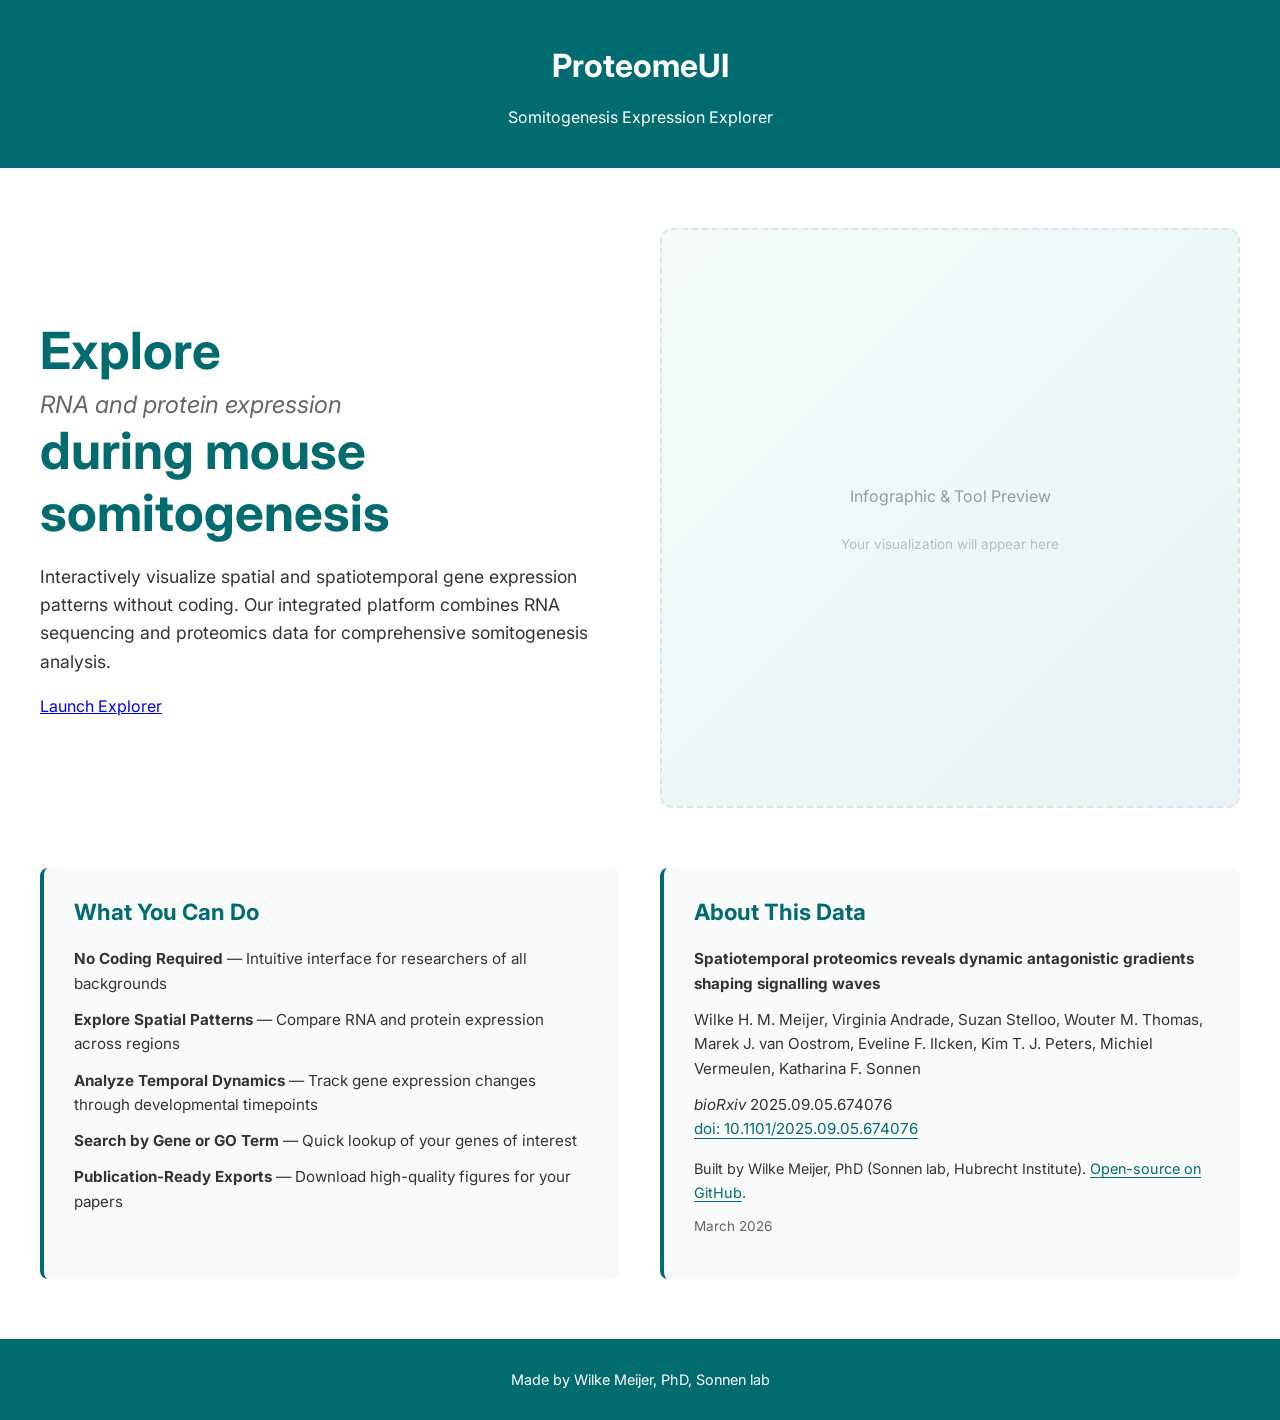
==== index.html @ cae714d9 "updated index" ====
<!DOCTYPE html>
<html>

<head>

<title>ProteomeUI</title>

<link rel="stylesheet" href="css/style.css">
<link rel="preconnect" href="https://fonts.googleapis.com">
<link rel="preconnect" href="https://fonts.gstatic.com" crossorigin>
<link href="https://fonts.googleapis.com/css2?family=Inter:wght@300;400;500;600;700&display=swap" rel="stylesheet">

</head>

<body>

<header class="header">
<h1>ProteomeUI</h1>
<p>Somitogenesis Expression Explorer</p>
</header>

<!-- Hero Section: 2x2 Grid -->
<section class="hero-grid">

<!-- Top-Left: Title, Info, Launch Button -->
<div class="hero-left">
<div class="hero-title">
<h2 class="title-main">Explore</h2>
<h2 class="title-sub">RNA and protein expression</h2>
<h2 class="title-main">during mouse somitogenesis</h2>
</div>

<p class="hero-desc">
Interactively visualize spatial and spatiotemporal gene expression patterns without coding. Our integrated platform combines RNA sequencing and proteomics data for comprehensive somitogenesis analysis.
</p>

<a class="launch-btn" href="explorer.html">
Launch Explorer
</a>
</div>

<!-- Top-Right: Infographic Placeholder & Tool Preview -->
<div class="hero-right">
<div class="infographic-placeholder">
<p style="font-size: 1rem; color: #999;">Infographic & Tool Preview</p>
<p style="font-size: 0.85rem; color: #bbb;">Your visualization will appear here</p>
</div>
</div>

</section>

<!-- Bottom Row: 2 Columns -->
<section class="features-publication">

<!-- Bottom-Left: What You Can Do -->
<div class="features-panel">
<h3>What You Can Do</h3>
<ul>
<li><strong>No Coding Required</strong> — Intuitive interface for researchers of all backgrounds</li>
<li><strong>Explore Spatial Patterns</strong> — Compare RNA and protein expression across regions</li>
<li><strong>Analyze Temporal Dynamics</strong> — Track gene expression changes through developmental timepoints</li>
<li><strong>Search by Gene or GO Term</strong> — Quick lookup of your genes of interest</li>
<li><strong>Publication-Ready Exports</strong> — Download high-quality figures for your papers</li>
</ul>
</div>

<!-- Bottom-Right: About Section with Publication -->
<div class="about-panel">
<h3>About This Data</h3>
<p>
<strong>Spatiotemporal proteomics reveals dynamic antagonistic gradients shaping signalling waves</strong>
</p>
<p>
Wilke H. M. Meijer, Virginia Andrade, Suzan Stelloo, Wouter M. Thomas, Marek J. van Oostrom, Eveline F. Ilcken, Kim T. J. Peters, Michiel Vermeulen, Katharina F. Sonnen
</p>
<p>
<em>bioRxiv</em> 2025.09.05.674076<br>
<a href="https://doi.org/10.1101/2025.09.05.674076" target="_blank">doi: 10.1101/2025.09.05.674076</a>
</p>
<p style="margin-top: 1rem; font-size: 0.9rem;">
Built by Wilke Meijer, PhD (Sonnen lab, Hubrecht Institute). <a href="https://github.com/MeijerW/proteome-ui" target="_blank">Open-source on GitHub</a>.
</p>
<p style="font-size: 0.85rem; color: #666;">
March 2026
</p>
</div>

</section>

<footer>
Made by Wilke Meijer, PhD, Sonnen lab
</footer>

</body>

</html>
---- css/style.css ----
body{
font-family: 'Inter', sans-serif;
margin:0;
background: #ffffff;
}

.header{
background:#006c70;
color:#ffffff;
padding:25px;
text-align:center;
}

.main-tabs{
display:flex;
background:white;
border-bottom:1px solid #ddd;
}

.metric-glossary{
position:sticky;
top:0;
z-index:20;
background:#f5fbfb;
border-bottom:1px solid #d7e7e7;
padding:10px 18px 12px;
}

.metric-glossary h3{
margin:0 0 8px;
font-size:0.98rem;
color:#005a5d;
}

.metric-grid{
display:grid;
grid-template-columns: repeat(auto-fit, minmax(220px, 1fr));
gap:8px 14px;
}

.metric-item{
display:flex;
flex-direction:column;
gap:2px;
font-size:0.85rem;
line-height:1.3;
color:#123;
}

.metric-item strong{
color:#004f52;
}

.tab-button{
padding:14px 20px;
border:1px solid #ddd;
background:white;
color:#006c70;
cursor:pointer;
font-size:16px;
}

.tab-button.active{
border-bottom:3px solid #e9ecef;
font-weight:bold;
background:#006c70;
color:#ffffff;
}

.sub-tabs{
margin-top:20px;
}

.subtab-button{
padding:10px 16px;
border:1px solid #ddd;
color:#006c70;
background:#ffffff;
cursor:pointer;
margin-right:10px;
border-radius:4px;
}

.subtab-button.active{
background:#006c70;
color:#ffffff;
}

.main-tab-content{
display:none;
padding:30px;
}

.main-tab-content.active{
display:block;
}

.subtab-content{
display:none;
margin-top:20px;
}

.subtab-content.active{
display:block;
}

#plot{
padding:40px;
max-width: 1200px;
margin: 0 auto;
}

#plotLayout{
    display:flex;
    align-items:flex-start;
    gap:20px;
}

.stats-panel{
    display:none;
    min-width: 360px;
    max-width: 480px;
    background:#f8fbfb;
    border:1px solid #d7e7e7;
    border-radius:8px;
    padding:12px;
    margin-top:40px;
}

.stats-panel.active{
    display:block;
}

.stats-panel table{
    width:100%;
    border-collapse:collapse;
    font-size:0.9rem;
}

.stats-panel th,
.stats-panel td{
    border:1px solid #d7e7e7;
    padding:6px 8px;
    text-align:left;
}

.stats-panel th{
    background:#eef7f7;
    color:#004f52;
}

.meta-controls{
    display:flex;
    flex-wrap:wrap;
    gap:8px 14px;
    margin:8px 0 12px;
    font-size:0.92rem;
}

.meta-controls label{
    display:flex;
    align-items:center;
    gap:4px;
}

.meta-controls input[type="checkbox"]{
    width:auto;
    max-width:none;
    margin:0;
}

@media (max-width: 1100px) {
    #plotLayout{
        flex-direction:column;
    }
    .stats-panel{
        margin-top:0;
        min-width:0;
        width:100%;
        max-width:100%;
    }
    .metric-glossary{
        position:static;
    }
}

input, textarea, select {
    padding: 12px;
    border: 1px solid #ccc;
    border-radius: 8px;
    font-size: 16px;
    margin: 5px 0;
    width: 100%;
    max-width: 400px;
    box-sizing: border-box;
}

button {
    padding: 12px 24px;
    background: #006c70;
    color: #000000;
    border: none;
    border-radius: 8px;
    cursor: pointer;
    font-size: 16px;
    margin: 10px 5px;
    transition: background 0.3s;
}

button:hover {
    background: #005a5a;
    color: #ffffff;
}

.hero-grid {
    display: grid;
    grid-template-columns: 1fr 1fr;
    gap: 40px;
    max-width: 1200px;
    margin: 60px auto;
    padding: 0 30px;
    align-items: center;
}

.hero-left {
    display: flex;
    flex-direction: column;
    gap: 20px;
}

.hero-title {
    line-height: 1.2;
}

.title-main {
    font-size: 3.2rem;
    color: #006c70;
    margin: 0;
    font-weight: 700;
}

.title-sub {
    font-size: 1.5rem;
    color: #666;
    margin: 10px 0 0;
    font-weight: 400;
    font-style: italic;
}

.hero-desc {
    font-size: 1.1rem;
    line-height: 1.6;
    color: #333;
    margin: 0;
}

.hero-right {
    display: flex;
    align-items: center;
    justify-content: center;
}

.infographic-placeholder {
    width: 100%;
    aspect-ratio: 1 / 1;
    background: linear-gradient(135deg, #f5fbfb, #e8f4f5);
    border: 2px dashed #d7e7e7;
    border-radius: 12px;
    display: flex;
    flex-direction: column;
    align-items: center;
    justify-content: center;
    color: #999;
}

.features-publication {
    display: grid;
    grid-template-columns: 1fr 1fr;
    gap: 40px;
    max-width: 1200px;
    margin: 60px auto;
    padding: 0 30px;
}

.features-panel {
    background: #f9fbfb;
    border-left: 4px solid #006c70;
    padding: 30px;
    border-radius: 8px;
}

.features-panel h3 {
    font-size: 1.4rem;
    color: #006c70;
    margin-top: 0;
}

.features-panel ul {
    list-style: none;
    padding: 0;
    margin: 0;
}

.features-panel li {
    margin: 12px 0;
    line-height: 1.6;
    color: #333;
    font-size: 0.95rem;
}

.about-panel {
    background: #f9fbfb;
    border-left: 4px solid #006c70;
    padding: 30px;
    border-radius: 8px;
}

.about-panel h3 {
    font-size: 1.4rem;
    color: #006c70;
    margin-top: 0;
}

.about-panel p {
    margin: 12px 0;
    line-height: 1.6;
    color: #333;
    font-size: 0.95rem;
}

.about-panel a {
    color: #006c70;
    text-decoration: none;
    border-bottom: 1px solid #006c70;
}

.about-panel a:hover {
    color: #005a5a;
}

@media (max-width: 900px) {
    .hero-grid,
    .features-publication {
        grid-template-columns: 1fr;
        gap: 30px;
        margin: 40px auto;
    }

    .title-main {
        font-size: 2.2rem;
    }

    .title-sub {
        font-size: 1.2rem;
    }

    .infographic-placeholder {
        min-height: 300px;
    }
}
    text-align: center;
    color: #000000;
}

.info h2, .features h2 {
    color: #006c70;
    font-size: 2rem;
    margin-bottom: 1rem;
}

.info p {
    font-size: 1.1rem;
    line-height: 1.6;
    color: #000000 !important;
}

.features ul {
    list-style: none;
    padding: 0;
}

.features li {
    background: #f9f9f9;
    margin: 1rem 0;
    padding: 1rem;
    border-radius: 8px;
    border-left: 5px solid #006c70;
    color: #000000;
}

footer {
    background: #006c70;
    color: #ffffff;
    text-align: center;
    padding: 2rem;
    font-size: 0.9rem;
}
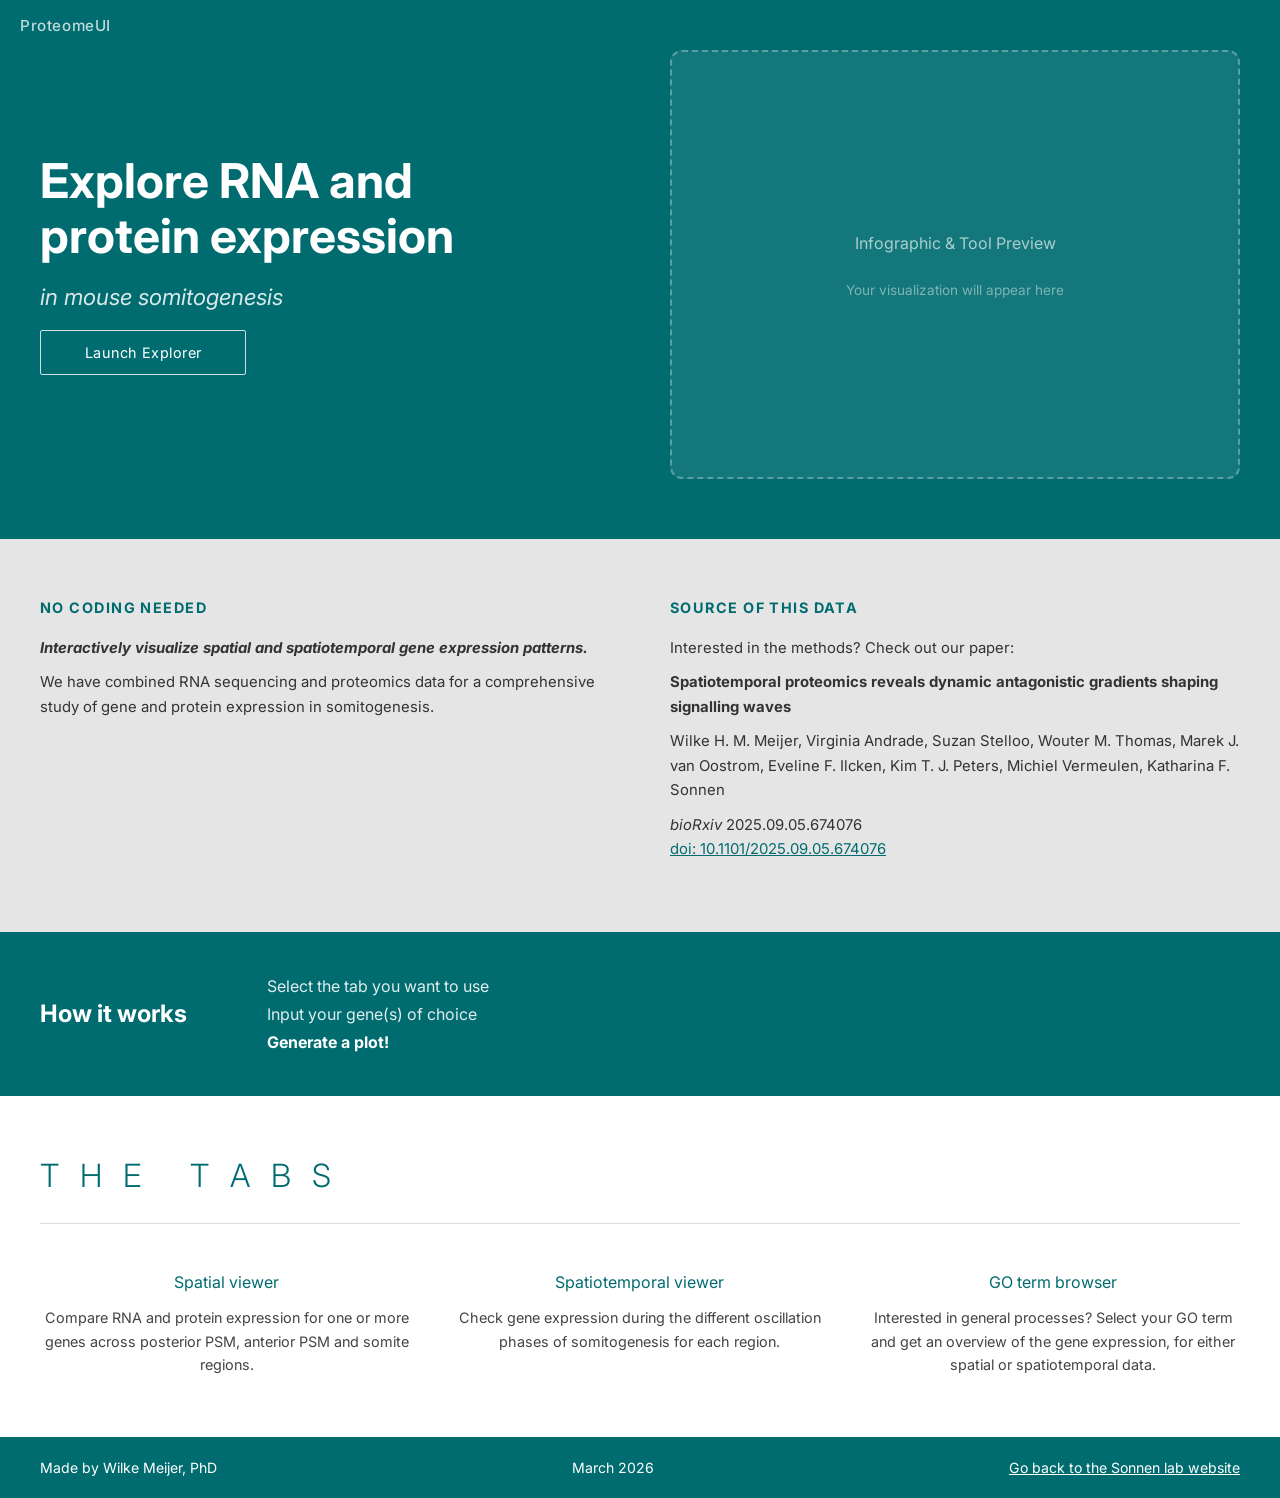
==== commit 70c1c186: "updated index page" ====
--- a/index.html
+++ b/index.html
@@ -14,81 +14,96 @@
 
 <body>
 
-<header class="header">
-<h1>ProteomeUI</h1>
-<p>Somitogenesis Expression Explorer</p>
-</header>
+<!-- Hero Section: full-width teal background -->
+<section class="home-hero">
+  <p class="home-brand">ProteomeUI</p>
+<div class="home-hero-inner">
 
-<!-- Hero Section: 2x2 Grid -->
-<section class="hero-grid">
+  <!-- Left: Title, Subtitle, Launch Button -->
+  <div class="home-hero-left">
+    <h1 class="home-hero-title">Explore RNA and<br>protein expression</h1>
+    <h2 class="home-hero-sub">in mouse somitogenesis</h2>
+    <a class="home-launch-btn" href="explorer.html">Launch Explorer</a>
+  </div>
 
-<!-- Top-Left: Title, Info, Launch Button -->
-<div class="hero-left">
-<div class="hero-title">
-<h2 class="title-main">Explore</h2>
-<h2 class="title-sub">RNA and protein expression</h2>
-<h2 class="title-main">during mouse somitogenesis</h2>
+  <!-- Right: Infographic Placeholder -->
+  <div class="home-hero-right">
+    <div class="infographic-placeholder">
+      <p style="font-size: 1rem; color: #aacfcf;">Infographic &amp; Tool Preview</p>
+      <p style="font-size: 0.85rem; color: #7db5b5;">Your visualization will appear here</p>
+    </div>
+  </div>
+
 </div>
-
-<p class="hero-desc">
-Interactively visualize spatial and spatiotemporal gene expression patterns without coding. Our integrated platform combines RNA sequencing and proteomics data for comprehensive somitogenesis analysis.
-</p>
-
-<a class="launch-btn" href="explorer.html">
-Launch Explorer
-</a>
-</div>
-
-<!-- Top-Right: Infographic Placeholder & Tool Preview -->
-<div class="hero-right">
-<div class="infographic-placeholder">
-<p style="font-size: 1rem; color: #999;">Infographic & Tool Preview</p>
-<p style="font-size: 0.85rem; color: #bbb;">Your visualization will appear here</p>
-</div>
-</div>
-
 </section>
 
-<!-- Bottom Row: 2 Columns -->
-<section class="features-publication">
+<!-- Info Section: light gray, 2 columns -->
+<section class="home-info">
+<div class="home-info-inner">
 
-<!-- Bottom-Left: What You Can Do -->
-<div class="features-panel">
-<h3>What You Can Do</h3>
-<ul>
-<li><strong>No Coding Required</strong> — Intuitive interface for researchers of all backgrounds</li>
-<li><strong>Explore Spatial Patterns</strong> — Compare RNA and protein expression across regions</li>
-<li><strong>Analyze Temporal Dynamics</strong> — Track gene expression changes through developmental timepoints</li>
-<li><strong>Search by Gene or GO Term</strong> — Quick lookup of your genes of interest</li>
-<li><strong>Publication-Ready Exports</strong> — Download high-quality figures for your papers</li>
-</ul>
+  <!-- Left: No Coding Needed -->
+  <div class="home-no-coding">
+    <h3>No Coding Needed</h3>
+    <p class="home-panel-lead"><strong>Interactively visualize spatial and spatiotemporal gene expression patterns.</strong></p>
+    <p>We have combined RNA sequencing and proteomics data for a comprehensive study of gene and protein expression in somitogenesis.</p>
+  </div>
+
+  <!-- Right: Source of This Data -->
+  <div class="home-source">
+    <h3>Source of This Data</h3>
+    <p>Interested in the methods? Check out our paper:</p>
+    <p><strong>Spatiotemporal proteomics reveals dynamic antagonistic gradients shaping signalling waves</strong></p>
+    <p>Wilke H. M. Meijer, Virginia Andrade, Suzan Stelloo, Wouter M. Thomas, Marek J. van Oostrom, Eveline F. Ilcken, Kim T. J. Peters, Michiel Vermeulen, Katharina F. Sonnen</p>
+    <p><em>bioRxiv</em> 2025.09.05.674076<br>
+    <a href="https://doi.org/10.1101/2025.09.05.674076" target="_blank">doi: 10.1101/2025.09.05.674076</a></p>
+  </div>
+
 </div>
-
-<!-- Bottom-Right: About Section with Publication -->
-<div class="about-panel">
-<h3>About This Data</h3>
-<p>
-<strong>Spatiotemporal proteomics reveals dynamic antagonistic gradients shaping signalling waves</strong>
-</p>
-<p>
-Wilke H. M. Meijer, Virginia Andrade, Suzan Stelloo, Wouter M. Thomas, Marek J. van Oostrom, Eveline F. Ilcken, Kim T. J. Peters, Michiel Vermeulen, Katharina F. Sonnen
-</p>
-<p>
-<em>bioRxiv</em> 2025.09.05.674076<br>
-<a href="https://doi.org/10.1101/2025.09.05.674076" target="_blank">doi: 10.1101/2025.09.05.674076</a>
-</p>
-<p style="margin-top: 1rem; font-size: 0.9rem;">
-Built by Wilke Meijer, PhD (Sonnen lab, Hubrecht Institute). <a href="https://github.com/MeijerW/proteome-ui" target="_blank">Open-source on GitHub</a>.
-</p>
-<p style="font-size: 0.85rem; color: #666;">
-March 2026
-</p>
-</div>
-
 </section>
 
-<footer>
-Made by Wilke Meijer, PhD, Sonnen lab
+<!-- How It Works: teal background -->
+<section class="home-how">
+<div class="home-how-inner">
+  <h3 class="home-how-title">How it works</h3>
+  <ol class="home-how-steps">
+    <li>Select the tab you want to use</li>
+    <li>Input your gene(s) of choice</li>
+    <li><strong>Generate a plot!</strong></li>
+  </ol>
+</div>
+</section>
+
+<!-- The Tabs: white background -->
+<section class="home-tabs">
+<div class="home-tabs-inner">
+  <h2 class="home-tabs-heading">T H E &nbsp; T A B S</h2>
+  <hr class="home-tabs-divider">
+  <div class="home-tabs-grid">
+
+    <div class="home-tab-card">
+      <h4>Spatial viewer</h4>
+      <p>Compare RNA and protein expression for one or more genes across posterior PSM, anterior PSM and somite regions.</p>
+    </div>
+
+    <div class="home-tab-card">
+      <h4>Spatiotemporal viewer</h4>
+      <p>Check gene expression during the different oscillation phases of somitogenesis for each region.</p>
+    </div>
+
+    <div class="home-tab-card">
+      <h4>GO term browser</h4>
+      <p>Interested in general processes? Select your GO term and get an overview of the gene expression, for either spatial or spatiotemporal data.</p>
+    </div>
+
+  </div>
+</div>
+</section>
+
+<!-- Footer: teal background -->
+<footer class="home-footer">
+  <span>Made by Wilke Meijer, PhD</span>
+  <span>March 2026</span>
+  <span><a href="https://www.hubrecht.eu/research-groups/sonnen-group/" target="_blank">Go back to the Sonnen lab website</a></span>
 </footer>
 
 </body>
--- a/css/style.css
+++ b/css/style.css
@@ -394,4 +394,303 @@
     text-align: center;
     padding: 2rem;
     font-size: 0.9rem;
+}
+
+/* ===== HOME PAGE (index.html) ===== */
+
+.home-hero {
+    background: #006c70;
+    width: 100%;
+    position: relative;
+}
+
+.home-brand {
+    position: absolute;
+    top: 16px;
+    left: 20px;
+    font-size: 0.9rem;
+    color: rgba(255,255,255,0.8);
+    margin: 0;
+    font-weight: 500;
+    letter-spacing: 0.03em;
+    z-index: 1;
+}
+
+.home-hero-inner {
+    display: grid;
+    grid-template-columns: 1fr 1fr;
+    max-width: 1200px;
+    margin: 0 auto;
+    padding: 50px 40px 60px;
+    gap: 60px;
+    align-items: center;
+}
+
+.home-brand {
+    font-size: 0.95rem;
+    color: rgba(255,255,255,0.75);
+    margin: 0 0 20px;
+    font-weight: 500;
+    letter-spacing: 0.04em;
+}
+
+.home-hero-left {
+    display: flex;
+    flex-direction: column;
+    gap: 20px;
+}
+
+.home-hero-title {
+    font-size: 3rem;
+    font-weight: 700;
+    color: #ffffff;
+    margin: 0;
+    line-height: 1.15;
+}
+
+.home-hero-sub {
+    font-size: 1.4rem;
+    font-weight: 400;
+    font-style: italic;
+    color: rgba(255,255,255,0.85);
+    margin: 0;
+}
+
+.home-launch-btn {
+    display: inline-block;
+    padding: 13px 44px;
+    border: 1.5px solid rgba(255,255,255,0.8);
+    color: #ffffff;
+    background: transparent;
+    text-decoration: none;
+    font-size: 0.9rem;
+    font-family: 'Inter', sans-serif;
+    letter-spacing: 0.03em;
+    border-radius: 2px;
+    align-self: flex-start;
+    transition: background 0.2s, color 0.2s;
+}
+
+.home-launch-btn:hover {
+    background: #ffffff;
+    color: #006c70;
+}
+
+.home-hero-right {
+    display: flex;
+    align-items: center;
+    justify-content: center;
+}
+
+.home-hero-right .infographic-placeholder {
+    background: rgba(255,255,255,0.08);
+    border: 2px dashed rgba(255,255,255,0.3);
+    border-radius: 12px;
+    width: 100%;
+    aspect-ratio: 4 / 3;
+}
+
+/* Info section */
+
+.home-info {
+    background: #e5e5e5;
+    width: 100%;
+}
+
+.home-info-inner {
+    display: grid;
+    grid-template-columns: 1fr 1fr;
+    max-width: 1200px;
+    margin: 0 auto;
+    padding: 60px 40px;
+    gap: 60px;
+}
+
+.home-no-coding h3,
+.home-source h3 {
+    font-size: 0.9rem;
+    font-weight: 700;
+    color: #006c70;
+    text-transform: uppercase;
+    letter-spacing: 0.1em;
+    margin: 0 0 20px;
+}
+
+.home-panel-lead {
+    font-size: 1rem;
+    line-height: 1.55;
+    color: #222;
+    font-style: italic;
+    margin: 0 0 14px;
+}
+
+.home-no-coding p,
+.home-source p {
+    font-size: 0.93rem;
+    line-height: 1.65;
+    color: #333;
+    margin: 0 0 10px;
+}
+
+.home-source a {
+    color: #006c70;
+    text-decoration: underline;
+}
+
+.home-source a:hover {
+    color: #005a5a;
+}
+
+/* How it works */
+
+.home-how {
+    background: #006c70;
+    width: 100%;
+}
+
+.home-how-inner {
+    display: flex;
+    align-items: center;
+    max-width: 1200px;
+    margin: 0 auto;
+    padding: 44px 40px;
+    gap: 80px;
+}
+
+.home-how-title {
+    font-size: 1.5rem;
+    font-weight: 700;
+    color: #ffffff;
+    margin: 0;
+    white-space: nowrap;
+    flex-shrink: 0;
+}
+
+.home-how-steps {
+    list-style: none;
+    padding: 0;
+    margin: 0;
+    display: flex;
+    flex-direction: column;
+    gap: 8px;
+}
+
+.home-how-steps li {
+    font-size: 1rem;
+    color: rgba(255,255,255,0.88);
+}
+
+.home-how-steps li:last-child {
+    font-weight: 700;
+    color: #ffffff;
+}
+
+/* The Tabs */
+
+.home-tabs {
+    background: #ffffff;
+    width: 100%;
+}
+
+.home-tabs-inner {
+    max-width: 1200px;
+    margin: 0 auto;
+    padding: 60px 40px;
+}
+
+.home-tabs-heading {
+    font-size: 2rem;
+    font-weight: 300;
+    color: #006c70;
+    letter-spacing: 0.2em;
+    margin: 0 0 28px;
+}
+
+.home-tabs-divider {
+    border: none;
+    border-top: 1px solid #ddd;
+    margin: 0 0 48px;
+}
+
+.home-tabs-grid {
+    display: grid;
+    grid-template-columns: 1fr 1fr 1fr;
+    gap: 40px;
+    text-align: center;
+}
+
+.home-tab-card h4 {
+    font-size: 1rem;
+    color: #006c70;
+    font-weight: 400;
+    margin: 0 0 14px;
+}
+
+.home-tab-card p {
+    font-size: 0.9rem;
+    line-height: 1.65;
+    color: #444;
+    margin: 0;
+}
+
+/* Home footer */
+
+.home-footer {
+    background: #006c70;
+    color: #ffffff;
+    display: flex;
+    justify-content: space-between;
+    align-items: center;
+    padding: 22px 40px;
+    font-size: 0.88rem;
+}
+
+.home-footer a {
+    color: #ffffff;
+    text-decoration: underline;
+}
+
+.home-footer a:hover {
+    color: rgba(255,255,255,0.75);
+}
+
+/* Responsive */
+
+@media (max-width: 900px) {
+    .home-hero-inner,
+    .home-info-inner {
+        grid-template-columns: 1fr;
+        padding: 40px 24px;
+        gap: 36px;
+    }
+
+    .home-hero-title {
+        font-size: 2.2rem;
+    }
+
+    .home-hero-sub {
+        font-size: 1.15rem;
+    }
+
+    .home-how-inner {
+        flex-direction: column;
+        gap: 20px;
+        padding: 40px 24px;
+    }
+
+    .home-tabs-inner {
+        padding: 48px 24px;
+    }
+
+    .home-tabs-grid {
+        grid-template-columns: 1fr;
+        gap: 32px;
+    }
+
+    .home-footer {
+        flex-direction: column;
+        gap: 10px;
+        text-align: center;
+        padding: 24px;
+    }
 }
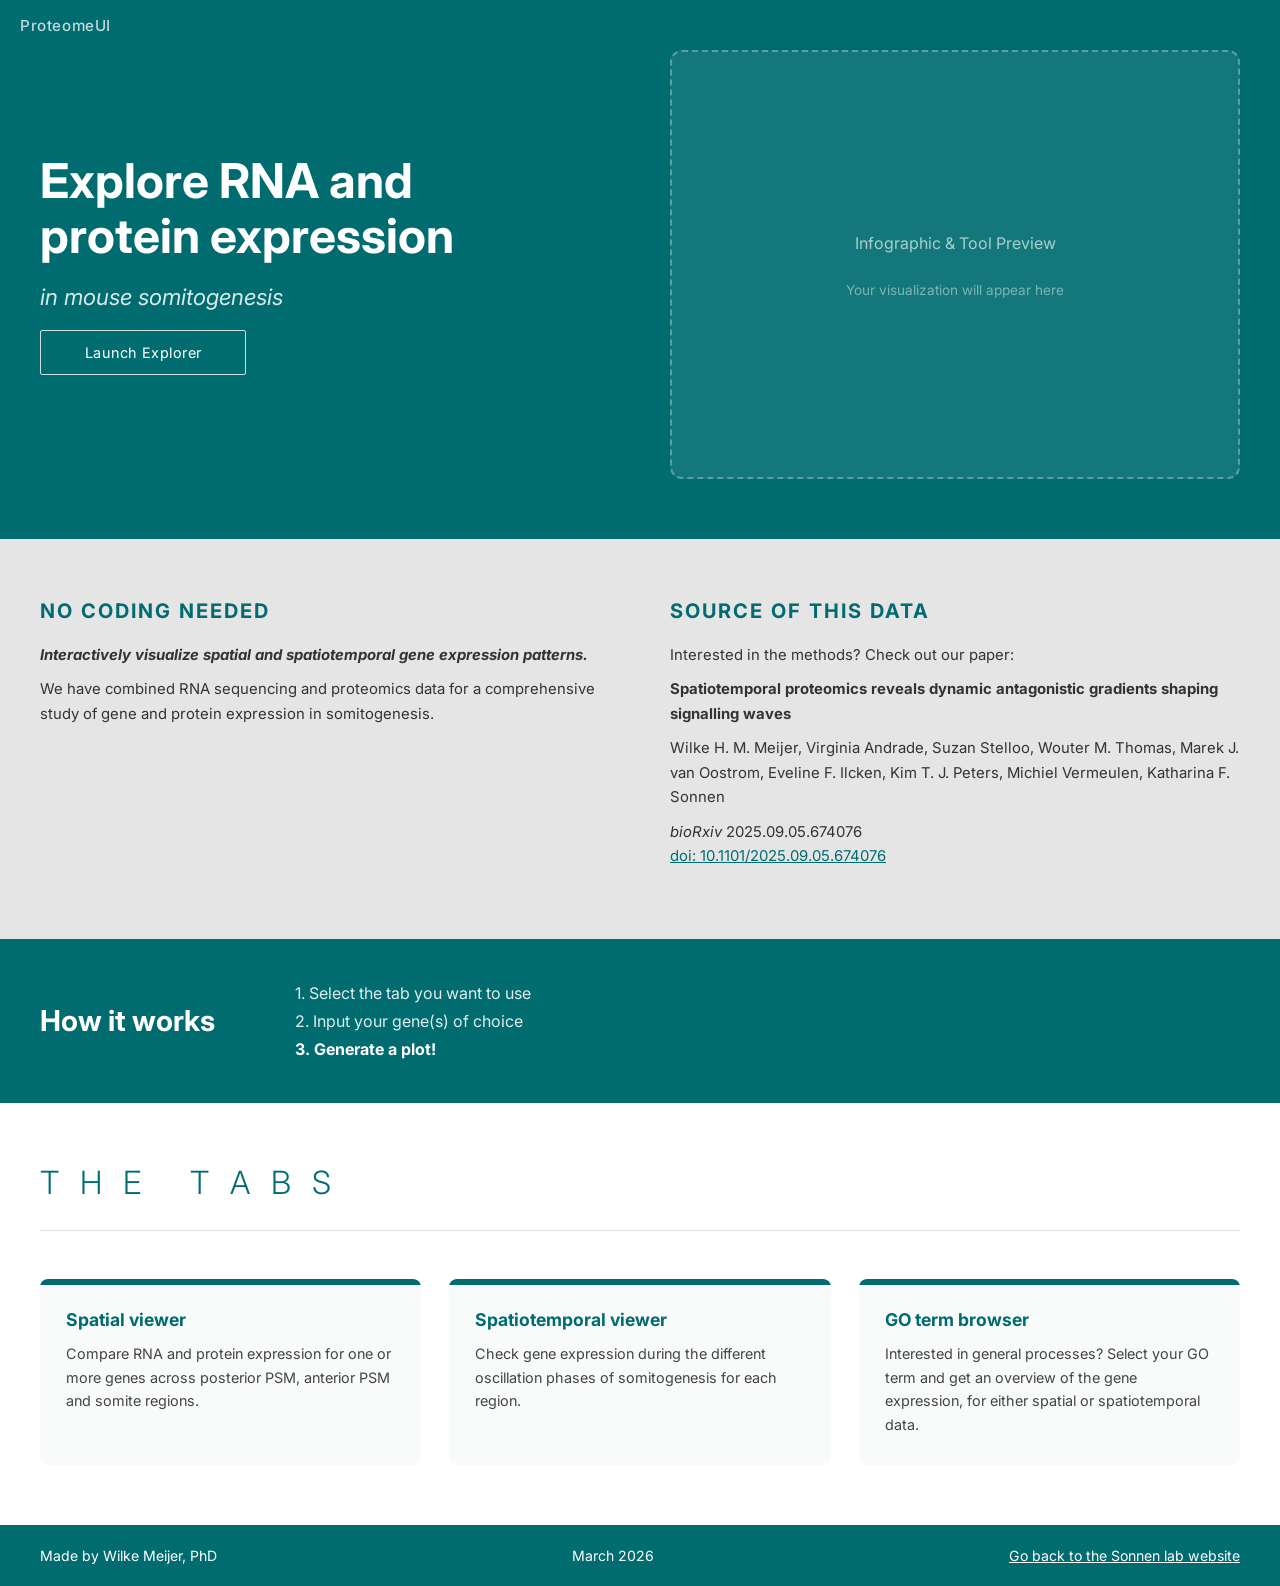
==== commit 5eaa5141: "updated index" ====
--- a/index.html
+++ b/index.html
@@ -66,9 +66,9 @@
 <div class="home-how-inner">
   <h3 class="home-how-title">How it works</h3>
   <ol class="home-how-steps">
-    <li>Select the tab you want to use</li>
-    <li>Input your gene(s) of choice</li>
-    <li><strong>Generate a plot!</strong></li>
+    <li>1.  Select the tab you want to use</li>
+    <li>2.  Input your gene(s) of choice</li>
+    <li><strong>3.  Generate a plot!</strong></li>
   </ol>
 </div>
 </section>
@@ -81,18 +81,24 @@
   <div class="home-tabs-grid">
 
     <div class="home-tab-card">
-      <h4>Spatial viewer</h4>
-      <p>Compare RNA and protein expression for one or more genes across posterior PSM, anterior PSM and somite regions.</p>
+      <div class="home-tab-card-body">
+        <h4>Spatial viewer</h4>
+        <p>Compare RNA and protein expression for one or more genes across posterior PSM, anterior PSM and somite regions.</p>
+      </div>
     </div>
 
     <div class="home-tab-card">
-      <h4>Spatiotemporal viewer</h4>
-      <p>Check gene expression during the different oscillation phases of somitogenesis for each region.</p>
+      <div class="home-tab-card-body">
+        <h4>Spatiotemporal viewer</h4>
+        <p>Check gene expression during the different oscillation phases of somitogenesis for each region.</p>
+      </div>
     </div>
 
     <div class="home-tab-card">
-      <h4>GO term browser</h4>
-      <p>Interested in general processes? Select your GO term and get an overview of the gene expression, for either spatial or spatiotemporal data.</p>
+      <div class="home-tab-card-body">
+        <h4>GO term browser</h4>
+        <p>Interested in general processes? Select your GO term and get an overview of the gene expression, for either spatial or spatiotemporal data.</p>
+      </div>
     </div>
 
   </div>
--- a/css/style.css
+++ b/css/style.css
@@ -508,7 +508,7 @@
 
 .home-no-coding h3,
 .home-source h3 {
-    font-size: 0.9rem;
+    font-size: 1.25rem;
     font-weight: 700;
     color: #006c70;
     text-transform: uppercase;
@@ -558,7 +558,7 @@
 }
 
 .home-how-title {
-    font-size: 1.5rem;
+    font-size: 1.8rem;
     font-weight: 700;
     color: #ffffff;
     margin: 0;
@@ -615,15 +615,35 @@
 .home-tabs-grid {
     display: grid;
     grid-template-columns: 1fr 1fr 1fr;
-    gap: 40px;
-    text-align: center;
+    gap: 28px;
+    text-align: left;
+}
+
+.home-tab-card {
+    background: #f9fbfb;
+    border-radius: 8px;
+    overflow: hidden;
+    display: flex;
+    flex-direction: column;
+}
+
+.home-tab-card::before {
+    content: '';
+    display: block;
+    height: 6px;
+    background: #006c70;
+    border-radius: 8px 8px 0 0;
+}
+
+.home-tab-card-body {
+    padding: 24px 26px 28px;
 }
 
 .home-tab-card h4 {
-    font-size: 1rem;
-    color: #006c70;
-    font-weight: 400;
-    margin: 0 0 14px;
+    font-size: 1.1rem;
+    color: #006c70;
+    font-weight: 700;
+    margin: 0 0 12px;
 }
 
 .home-tab-card p {
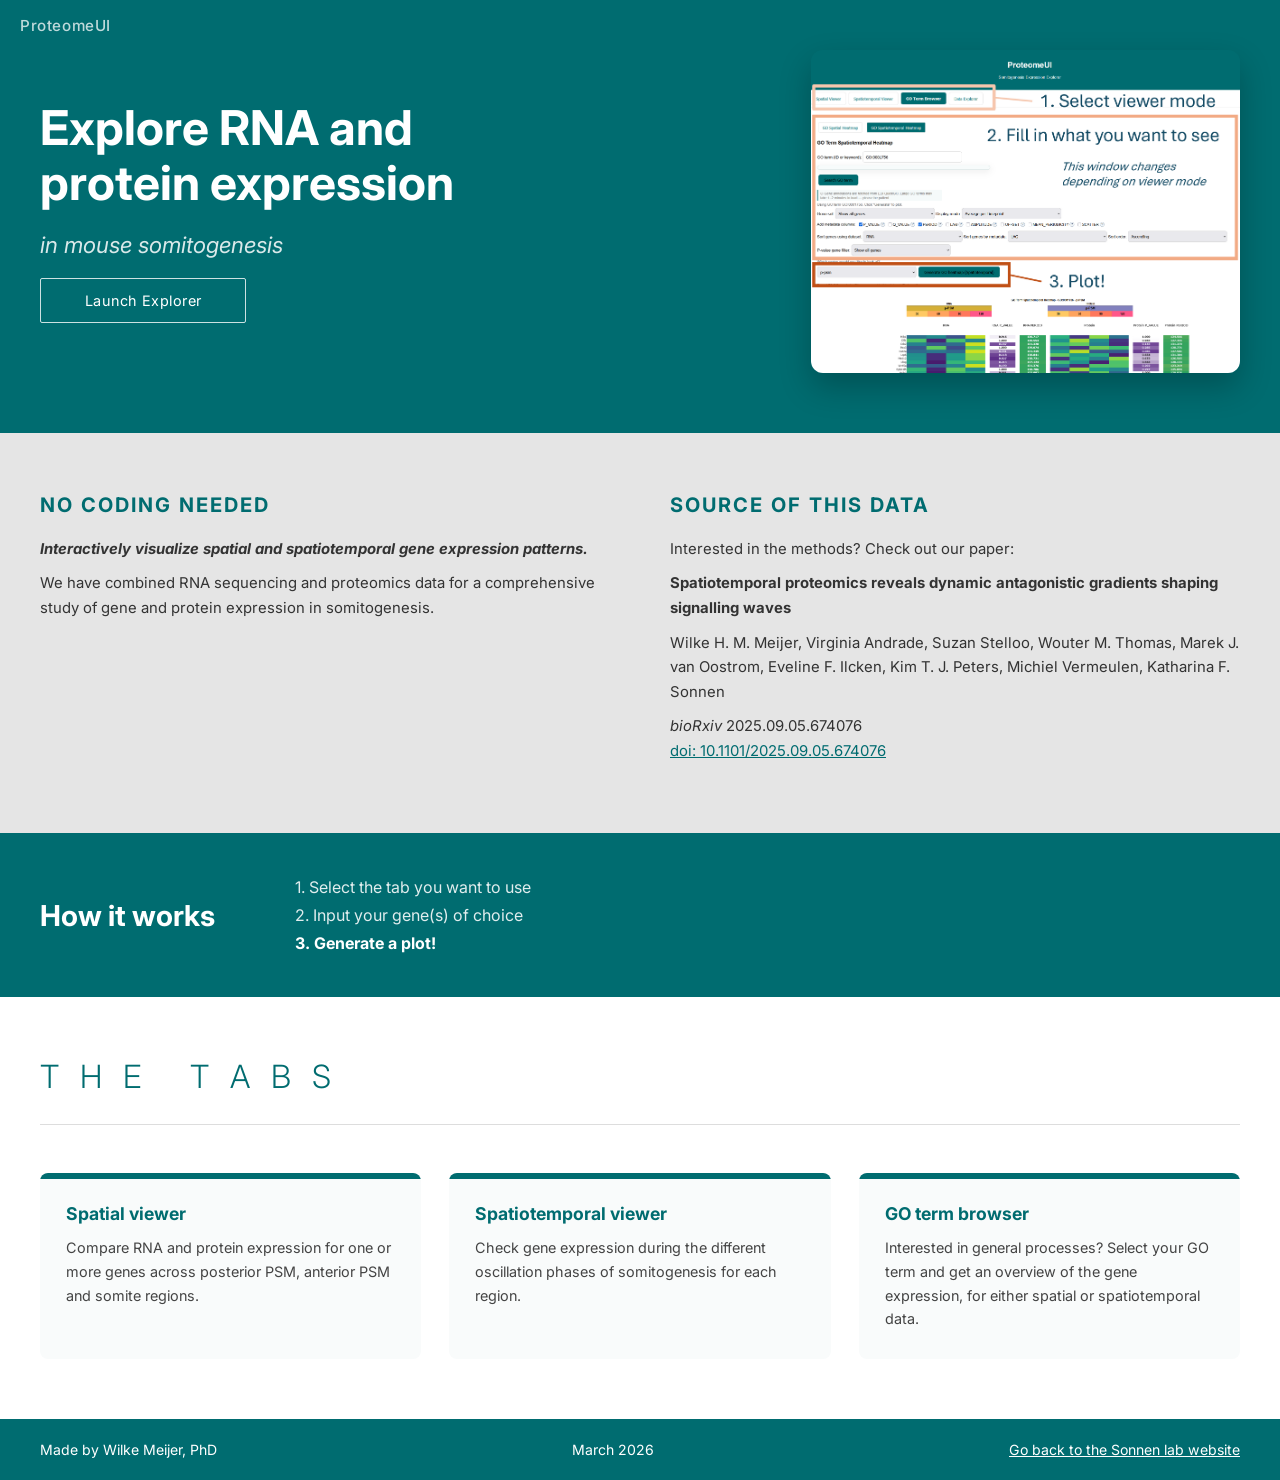
==== commit 8f860df9: "updated graphic placement" ====
--- a/index.html
+++ b/index.html
@@ -28,10 +28,11 @@
 
   <!-- Right: Infographic Placeholder -->
   <div class="home-hero-right">
-    <div class="infographic-placeholder">
-      <p style="font-size: 1rem; color: #aacfcf;">Infographic &amp; Tool Preview</p>
-      <p style="font-size: 0.85rem; color: #7db5b5;">Your visualization will appear here</p>
-    </div>
+    <img
+      class="home-hero-graphic"
+      src="assets/graphic-website-text-cropped.png"
+      alt="ProteomeUI infographic and tool preview"
+    >
   </div>
 
 </div>
@@ -109,7 +110,7 @@
 <footer class="home-footer">
   <span>Made by Wilke Meijer, PhD</span>
   <span>March 2026</span>
-  <span><a href="https://www.hubrecht.eu/research-groups/sonnen-group/" target="_blank">Go back to the Sonnen lab website</a></span>
+  <span><a href="https://www.sonnenlab.org" target="_blank">Go back to the Sonnen lab website</a></span>
 </footer>
 
 </body>
--- a/css/style.css
+++ b/css/style.css
@@ -15,40 +15,6 @@
 display:flex;
 background:white;
 border-bottom:1px solid #ddd;
-}
-
-.metric-glossary{
-position:sticky;
-top:0;
-z-index:20;
-background:#f5fbfb;
-border-bottom:1px solid #d7e7e7;
-padding:10px 18px 12px;
-}
-
-.metric-glossary h3{
-margin:0 0 8px;
-font-size:0.98rem;
-color:#005a5d;
-}
-
-.metric-grid{
-display:grid;
-grid-template-columns: repeat(auto-fit, minmax(220px, 1fr));
-gap:8px 14px;
-}
-
-.metric-item{
-display:flex;
-flex-direction:column;
-gap:2px;
-font-size:0.85rem;
-line-height:1.3;
-color:#123;
-}
-
-.metric-item strong{
-color:#004f52;
 }
 
 .tab-button{
@@ -105,15 +71,229 @@
 }
 
 #plot{
-padding:40px;
-max-width: 1200px;
-margin: 0 auto;
+    flex: 1 1 auto;
+    min-width: 0;
+    width: 100%;
+    max-width: none;
+    padding: 0;
+}
+
+#plotColumn{
+    flex: 1 1 auto;
+    min-width: 0;
+    display:flex;
+    flex-direction:column;
+    gap:0;
+}
+
+#plotHeaderStrip{
+    flex: 0 0 98px;
+    min-height: 98px;
+    max-height: 98px;
+    width: 100%;
+    box-sizing: border-box;
+    overflow: hidden;
+}
+
+#plotHeaderStrip.plot-header-strip--spatial{
+    flex-basis: 74px;
+    min-height: 74px;
+    max-height: 74px;
 }
 
 #plotLayout{
     display:flex;
     align-items:flex-start;
     gap:20px;
+    width: min(94vw, 1500px);
+    margin: 0 auto;
+    padding: 0 24px 24px;
+    box-sizing: border-box;
+}
+
+#plotLayout.plot-layout--spatial-single #plotColumn{
+    max-width: min(74vw, 760px);
+}
+
+@media (max-width: 1100px){
+    #plotLayout.plot-layout--spatial-single #plotColumn{
+        max-width: 100%;
+    }
+}
+
+#plot .js-plotly-plot,
+#plot .plot-container,
+#plot .svg-container{
+    width: 100% !important;
+}
+
+.plot-header-strip{
+    display:none;
+}
+
+.plot-header-strip.is-visible{
+    display:grid;
+    gap:0;
+    align-content:stretch;
+}
+
+.plot-header-strip--temporal{
+    grid-template-rows: 16px 14px 22px 24px;
+    padding-top: 0;
+}
+
+.plot-header-strip--spatial{
+    grid-template-rows: 18px 16px 24px;
+    padding-top: 0;
+}
+
+.plot-header-strip__title{
+    height: 16px;
+    line-height: 16px;
+    font-size: 11px;
+    font-weight: 700;
+    text-align:center;
+    color:#111111;
+}
+
+.plot-header-strip__cell{
+    min-width: 0;
+    height: 100%;
+    display:flex;
+    flex-direction:column;
+    justify-content:flex-start;
+}
+
+.plot-header-strip__cell--blank{
+    visibility:hidden;
+}
+
+.plot-header-strip__modality-label{
+    height: 14px;
+    line-height: 14px;
+    font-size: 10px;
+    font-weight: 700;
+    text-align:center;
+    color:#000000;
+}
+
+.plot-header-strip--spatial .plot-header-strip__modality-label{
+    height: 16px;
+    line-height: 16px;
+    border-radius: 3px 3px 0 0;
+    background:#f3f5f7;
+    border-top: 1px solid rgba(0, 0, 0, 0.2);
+    border-left: 1px solid rgba(0, 0, 0, 0.08);
+    border-right: 1px solid rgba(0, 0, 0, 0.08);
+    color:#111111;
+}
+
+.plot-header-strip__region-bar{
+    position:relative;
+    height: 22px;
+    display:flex;
+    align-items:center;
+    justify-content:center;
+    border-top: 1px solid #000000;
+    box-sizing:border-box;
+    color:#000000;
+    font-size: 12px;
+    font-weight: 600;
+    overflow:hidden;
+}
+
+.plot-header-strip__region-bar--spatial{
+    display:grid;
+    grid-template-columns: repeat(3, minmax(0, 1fr));
+    gap:0;
+    height: 24px;
+    border-top: 1px solid rgba(0, 0, 0, 0.18);
+}
+
+.plot-header-strip__region-segment{
+    display:flex;
+    align-items:center;
+    justify-content:center;
+    min-width:0;
+    height: 100%;
+    font-size: 10px;
+    font-weight: 700;
+    color:#111111;
+    border-right: 1px solid rgba(255, 255, 255, 0.25);
+    box-sizing:border-box;
+}
+
+.plot-header-strip__region-segment:last-child{
+    border-right:none;
+}
+
+.plot-header-strip__timepoint-row{
+    display:grid;
+    gap:0;
+    height: 24px;
+}
+
+.plot-header-strip__timepoint{
+    display:flex;
+    align-items:center;
+    justify-content:center;
+    font-size: 11px;
+    font-weight: 700;
+    color:#000000;
+    border-right: 1px solid rgba(0, 0, 0, 0.08);
+    box-sizing:border-box;
+}
+
+.plot-header-strip__timepoint:last-child{
+    border-right:none;
+}
+
+.plot-header-strip__separator{
+    height: 2px;
+    background:#000000;
+}
+
+.plot-header-strip__metric-spacer{
+    height: 100%;
+}
+
+.go-autocomplete-panel{
+    display:flex;
+    flex-direction:column;
+    gap:6px;
+    margin:6px 0 10px;
+    padding:8px;
+    border:1px solid #c9d8d8;
+    border-radius:10px;
+    background:#f7fbfb;
+    box-shadow:0 8px 24px rgba(0, 0, 0, 0.08);
+    max-width:min(100%, 680px);
+    max-height:260px;
+    overflow:auto;
+}
+
+.go-autocomplete-item{
+    width:100%;
+    text-align:left;
+    border:1px solid #d3e2e2;
+    background:#ffffff;
+    color:#123;
+    border-radius:8px;
+    padding:10px 12px;
+    font-size:0.92rem;
+    cursor:pointer;
+}
+
+.go-autocomplete-item:active,
+.go-autocomplete-item:hover{
+    background:#eef7f7;
+    border-color:#9ec7c7;
+}
+
+.go-autocomplete-empty{
+    padding:10px 12px;
+    color:#546;
+    font-size:0.92rem;
 }
 
 .stats-panel{
@@ -163,6 +343,83 @@
     gap:4px;
 }
 
+.metric-option{
+    position:relative;
+}
+
+.temporal-single-controls{
+    display:flex;
+    flex-wrap:wrap;
+    align-items:center;
+    gap:10px 14px;
+    margin-top:8px;
+}
+
+.temporal-single-controls label{
+    display:flex;
+    align-items:center;
+    gap:6px;
+}
+
+.temporal-single-controls select{
+    width:auto;
+    min-width:160px;
+    max-width:none;
+}
+
+.metric-help{
+    display:inline-flex;
+    align-items:center;
+    justify-content:center;
+    width:16px;
+    height:16px;
+    border-radius:50%;
+    border:1px solid #89a;
+    color:#345;
+    font-size:11px;
+    font-weight:700;
+    line-height:1;
+    cursor:help;
+    background:#f2f7fb;
+    user-select:none;
+}
+
+.metric-help:hover,
+.metric-help:focus-visible{
+    border-color:#006c70;
+    color:#006c70;
+    outline:none;
+}
+
+.metric-help::after{
+    content: attr(data-tooltip);
+    position:absolute;
+    left: 0;
+    top: calc(100% + 8px);
+    width: min(320px, 85vw);
+    background:#1f2d35;
+    color:#ffffff;
+    border-radius:6px;
+    padding:8px 10px;
+    font-size:0.78rem;
+    line-height:1.4;
+    box-shadow:0 6px 18px rgba(0,0,0,0.18);
+    opacity:0;
+    visibility:hidden;
+    transform:translateY(-3px);
+    transition:opacity 0.15s ease, transform 0.15s ease;
+    z-index:30;
+    pointer-events:none;
+    white-space:normal;
+}
+
+.metric-help:hover::after,
+.metric-help:focus-visible::after{
+    opacity:1;
+    visibility:visible;
+    transform:translateY(0);
+}
+
 .meta-controls input[type="checkbox"]{
     width:auto;
     max-width:none;
@@ -172,15 +429,13 @@
 @media (max-width: 1100px) {
     #plotLayout{
         flex-direction:column;
+        padding: 0 16px 20px;
     }
     .stats-panel{
         margin-top:0;
         min-width:0;
         width:100%;
         max-width:100%;
-    }
-    .metric-glossary{
-        position:static;
     }
 }
 
@@ -210,6 +465,106 @@
 button:hover {
     background: #005a5a;
     color: #ffffff;
+}
+
+button:disabled {
+    opacity: 0.6;
+    cursor: not-allowed;
+    background: #006c70;
+    color: #fff;
+}
+
+.region-prompt {
+    margin: 10px 0 2px;
+    font-size: 0.92rem;
+    color: #444;
+    font-weight: 500;
+}
+
+.explorer-estimate {
+    margin: 6px 0 2px;
+    font-size: 0.9rem;
+    font-weight: 600;
+}
+
+.explorer-advice {
+    margin: 0 0 6px;
+    font-size: 0.88rem;
+    color: #42565a;
+    max-width: 920px;
+}
+
+.explorer-preview-controls {
+    display: flex;
+    align-items: center;
+    gap: 8px 10px;
+    flex-wrap: wrap;
+    margin: 8px 0 10px;
+}
+
+.explorer-preview-controls input[type="number"] {
+    width: 92px;
+    max-width: 92px;
+    padding: 8px 10px;
+}
+
+.explorer-action-row {
+    display:flex;
+    align-items:center;
+    gap:10px;
+    flex-wrap:wrap;
+}
+
+.explorer-render-timer {
+    min-height: 1.2rem;
+    font-size: 0.9rem;
+    color: #4a5a61;
+}
+
+.explorer-render-timer.is-running {
+    color: #8a5a00;
+    font-variant-numeric: tabular-nums;
+}
+
+.explorer-estimate.risk-low {
+    color: #0b7a38;
+}
+
+.explorer-estimate.risk-medium {
+    color: #9a6b00;
+}
+
+.explorer-estimate.risk-high {
+    color: #9c1d1d;
+}
+
+.go-timing-note {
+    margin: 8px 0 4px;
+    font-size: 0.86rem;
+    color: #666;
+    background: #f5fafa;
+    border-left: 3px solid #006c70;
+    padding: 5px 10px;
+    border-radius: 0 4px 4px 0;
+    max-width: 480px;
+}
+
+.go-progress-wrap {
+    width: 100%;
+    max-width: 400px;
+    height: 6px;
+    background: #e0eded;
+    border-radius: 3px;
+    margin: 6px 0 4px;
+    overflow: hidden;
+}
+
+.go-progress-bar {
+    height: 100%;
+    width: 0%;
+    background: linear-gradient(90deg, #006c70, #00a8ae);
+    border-radius: 3px;
+    transition: width 0.3s ease;
 }
 
 .hero-grid {
@@ -418,7 +773,7 @@
 
 .home-hero-inner {
     display: grid;
-    grid-template-columns: 1fr 1fr;
+    grid-template-columns: 1.2fr 0.8fr;
     max-width: 1200px;
     margin: 0 auto;
     padding: 50px 40px 60px;
@@ -479,15 +834,16 @@
 .home-hero-right {
     display: flex;
     align-items: center;
-    justify-content: center;
-}
-
-.home-hero-right .infographic-placeholder {
-    background: rgba(255,255,255,0.08);
-    border: 2px dashed rgba(255,255,255,0.3);
+    justify-content: flex-end;
+}
+
+.home-hero-graphic {
     border-radius: 12px;
-    width: 100%;
-    aspect-ratio: 4 / 3;
+    width: 94%;
+    max-width: 470px;
+    height: auto;
+    display: block;
+    box-shadow: 0 14px 32px rgba(0, 0, 0, 0.24);
 }
 
 /* Info section */
@@ -692,6 +1048,10 @@
         font-size: 1.15rem;
     }
 
+    .home-hero-graphic {
+        max-width: 100%;
+    }
+
     .home-how-inner {
         flex-direction: column;
         gap: 20px;
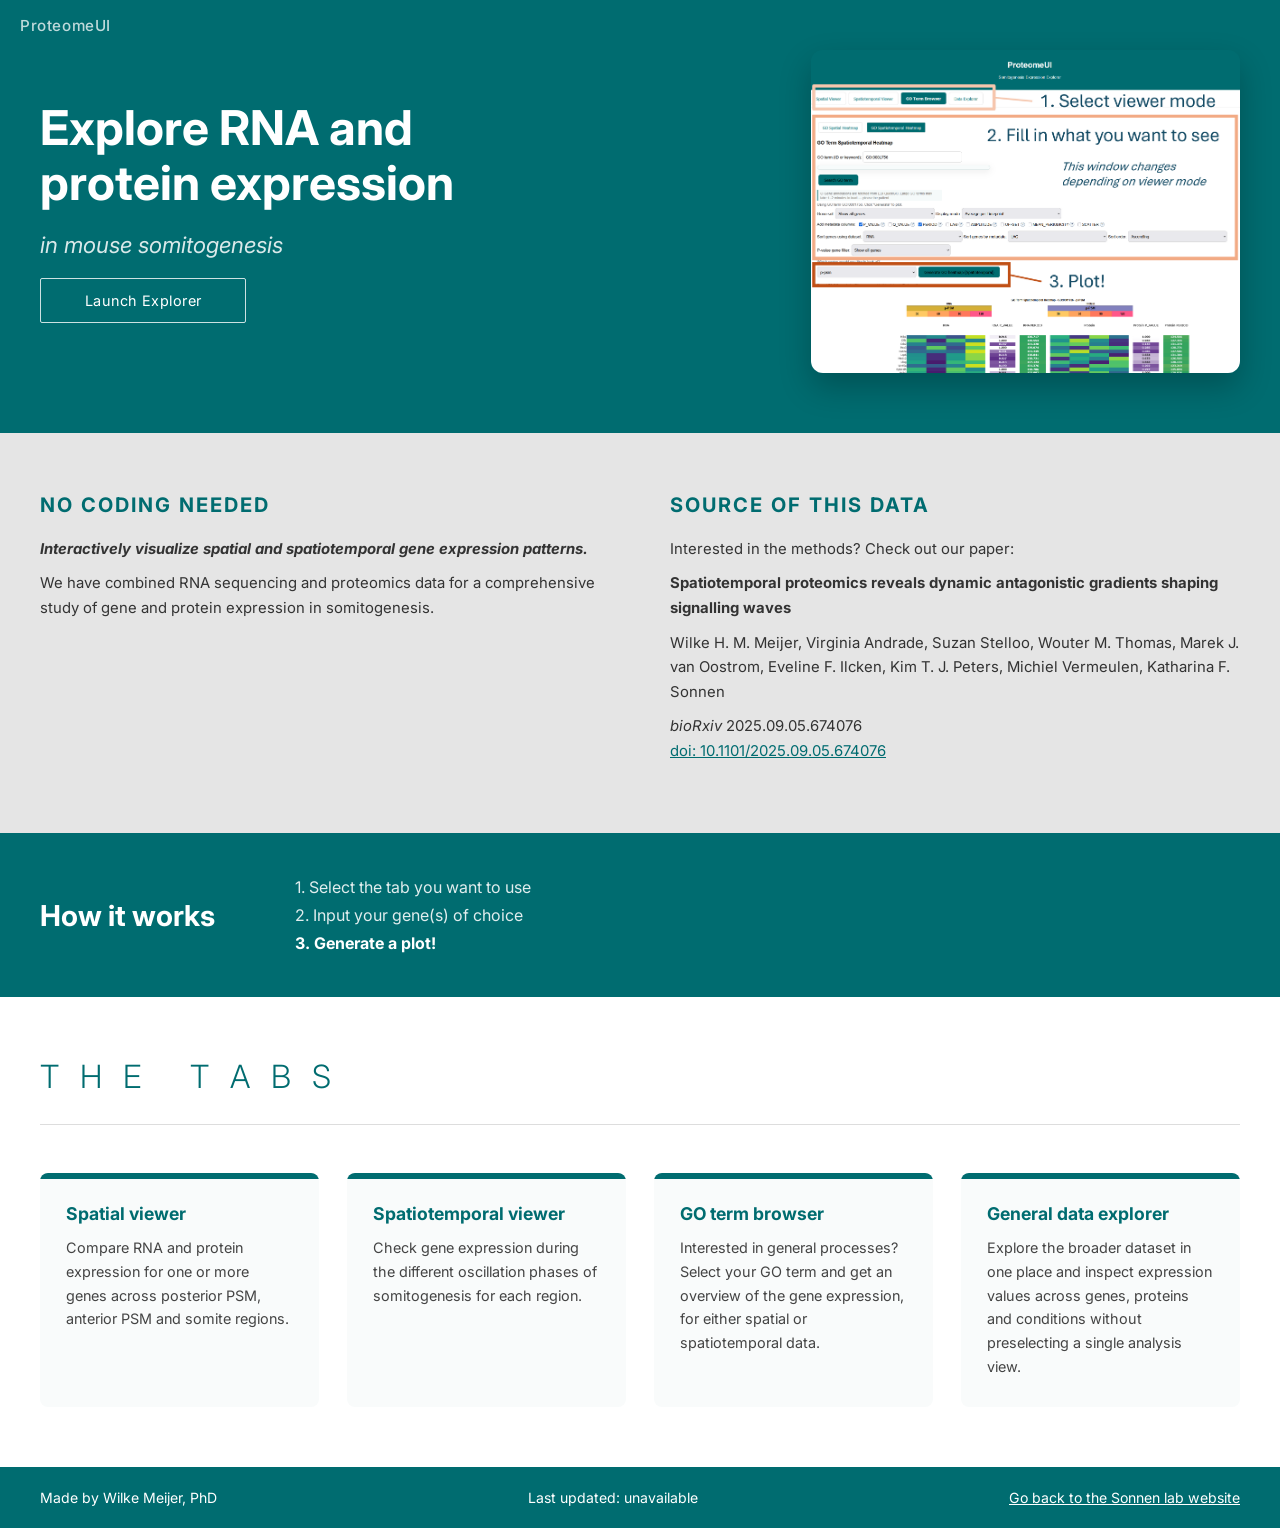
==== commit bdb9d82e: "updated homepage" ====
--- a/index.html
+++ b/index.html
@@ -102,6 +102,13 @@
       </div>
     </div>
 
+    <div class="home-tab-card">
+      <div class="home-tab-card-body">
+        <h4>General data explorer</h4>
+        <p>Explore the broader dataset in one place and inspect expression values across genes, proteins and conditions without preselecting a single analysis view.</p>
+      </div>
+    </div>
+
   </div>
 </div>
 </section>
@@ -109,9 +116,11 @@
 <!-- Footer: teal background -->
 <footer class="home-footer">
   <span>Made by Wilke Meijer, PhD</span>
-  <span>March 2026</span>
+  <span data-last-updated>Last updated: loading...</span>
   <span><a href="https://www.sonnenlab.org" target="_blank">Go back to the Sonnen lab website</a></span>
 </footer>
+
+<script src="js/last-updated.js"></script>
 
 </body>
 
--- a/css/style.css
+++ b/css/style.css
@@ -970,7 +970,7 @@
 
 .home-tabs-grid {
     display: grid;
-    grid-template-columns: 1fr 1fr 1fr;
+    grid-template-columns: repeat(4, minmax(0, 1fr));
     gap: 28px;
     text-align: left;
 }
@@ -1032,6 +1032,12 @@
 
 /* Responsive */
 
+@media (max-width: 1200px) {
+    .home-tabs-grid {
+        grid-template-columns: 1fr 1fr;
+    }
+}
+
 @media (max-width: 900px) {
     .home-hero-inner,
     .home-info-inner {
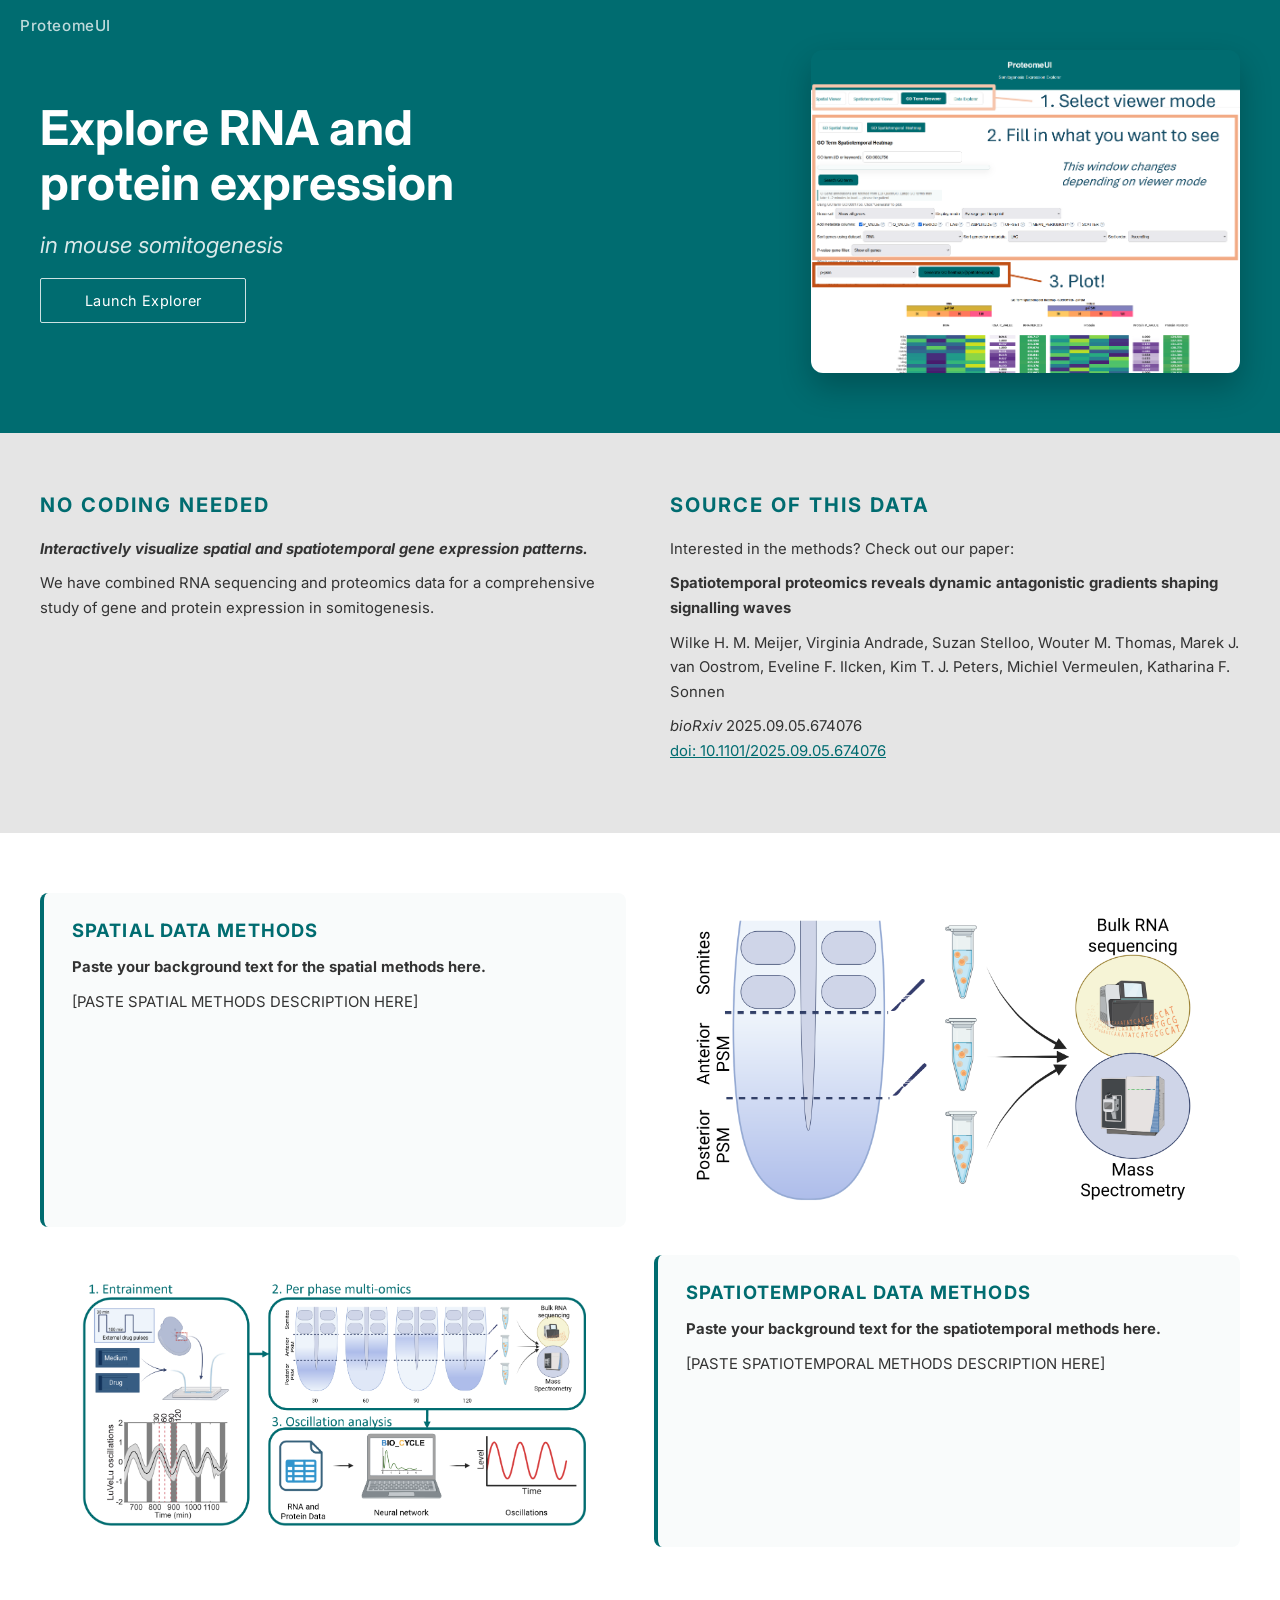
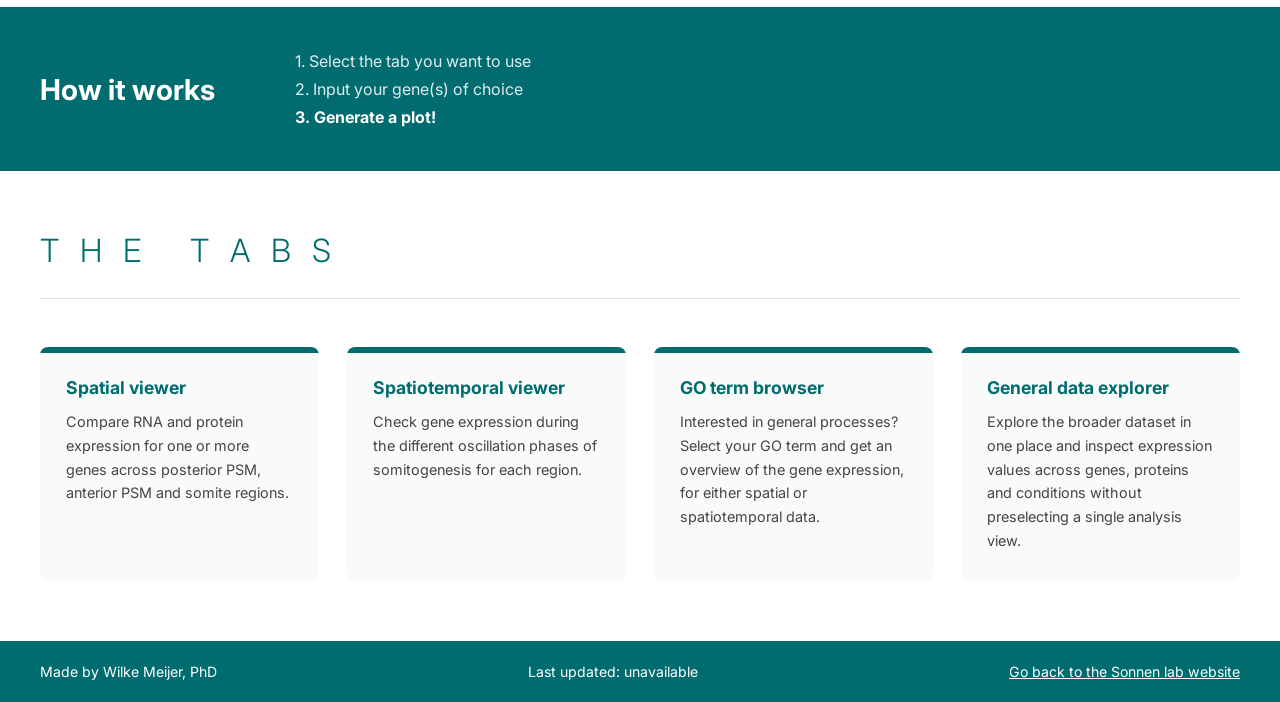
==== commit 102c433e: "updated graphics addition, placeholders, text tba" ====
--- a/index.html
+++ b/index.html
@@ -57,6 +57,39 @@
     <p>Wilke H. M. Meijer, Virginia Andrade, Suzan Stelloo, Wouter M. Thomas, Marek J. van Oostrom, Eveline F. Ilcken, Kim T. J. Peters, Michiel Vermeulen, Katharina F. Sonnen</p>
     <p><em>bioRxiv</em> 2025.09.05.674076<br>
     <a href="https://doi.org/10.1101/2025.09.05.674076" target="_blank">doi: 10.1101/2025.09.05.674076</a></p>
+  </div>
+
+</div>
+</section>
+
+<!-- Methods Background: white background, alternating 2x2 grid -->
+<section class="home-methods">
+<div class="home-methods-inner">
+
+  <div class="home-methods-grid">
+
+    <!-- Row 1: text (left) + graphic (right) -->
+    <article class="home-method-card home-method-card--text">
+      <h3>Spatial data methods</h3>
+      <p class="home-method-lead"><strong>Paste your background text for the spatial methods here.</strong></p>
+      <p>[PASTE SPATIAL METHODS DESCRIPTION HERE]</p>
+    </article>
+
+    <figure class="home-method-card home-method-card--image" aria-label="Spatial methods graphic">
+      <img src="assets/spatial-graphic.png" alt="Spatial data methods graphic">
+    </figure>
+
+    <!-- Row 2: graphic (left) + text (right) -->
+    <figure class="home-method-card home-method-card--image" aria-label="Spatiotemporal methods graphic">
+      <img src="assets/spatiotemporal-graphic.png" alt="Spatiotemporal methods graphic">
+    </figure>
+
+    <article class="home-method-card home-method-card--text">
+      <h3>Spatiotemporal data methods</h3>
+      <p class="home-method-lead"><strong>Paste your background text for the spatiotemporal methods here.</strong></p>
+      <p>[PASTE SPATIOTEMPORAL METHODS DESCRIPTION HERE]</p>
+    </article>
+
   </div>
 
 </div>
--- a/css/style.css
+++ b/css/style.css
@@ -897,6 +897,78 @@
     color: #005a5a;
 }
 
+/* Methods background section */
+
+.home-methods {
+    background: #ffffff;
+    width: 100%;
+}
+
+.home-methods-inner {
+    max-width: 1200px;
+    margin: 0 auto;
+    padding: 60px 40px;
+}
+
+.home-methods-grid {
+    display: grid;
+    grid-template-columns: 1fr 1fr;
+    gap: 28px;
+}
+
+.home-method-card {
+    border-radius: 8px;
+    overflow: hidden;
+}
+
+.home-method-card--text {
+    background: #f9fbfb;
+    border-left: 4px solid #006c70;
+    padding: 26px 28px;
+}
+
+.home-method-card--text h3 {
+    font-size: 1.15rem;
+    font-weight: 700;
+    color: #006c70;
+    text-transform: uppercase;
+    letter-spacing: 0.06em;
+    margin: 0 0 14px;
+}
+
+.home-method-lead {
+    margin: 0 0 10px;
+    font-size: 0.95rem;
+    line-height: 1.55;
+    color: #222;
+}
+
+.home-method-card--text p {
+    margin: 0 0 10px;
+    font-size: 0.93rem;
+    line-height: 1.65;
+    color: #333;
+}
+
+.home-method-card--text p:last-child {
+    margin-bottom: 0;
+}
+
+.home-method-card--image {
+    background: #ffffff;
+    display: flex;
+    align-items: center;
+    justify-content: center;
+    min-height: 260px;
+}
+
+.home-method-card--image img {
+    width: 100%;
+    height: 100%;
+    object-fit: contain;
+    display: block;
+}
+
 /* How it works */
 
 .home-how {
@@ -1046,6 +1118,15 @@
         gap: 36px;
     }
 
+    .home-methods-inner {
+        padding: 48px 24px;
+    }
+
+    .home-methods-grid {
+        grid-template-columns: 1fr;
+        gap: 24px;
+    }
+
     .home-hero-title {
         font-size: 2.2rem;
     }
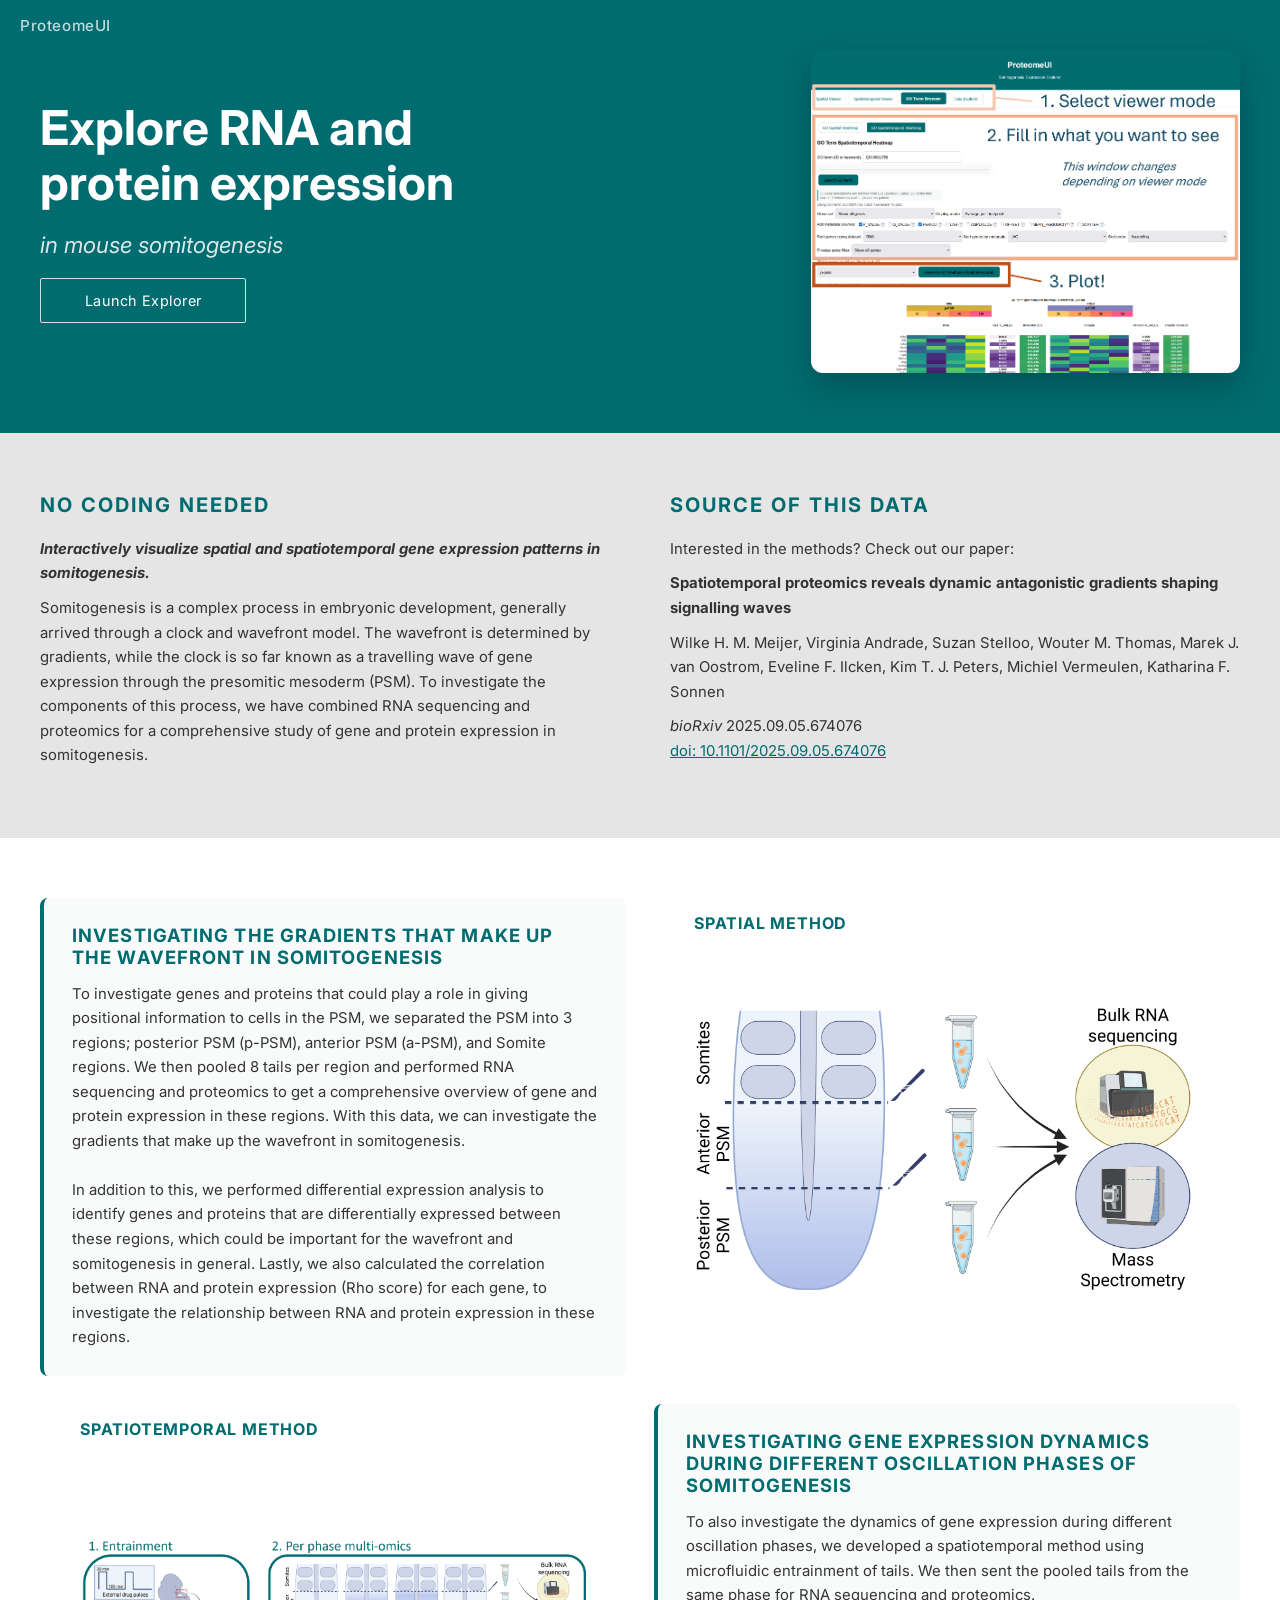
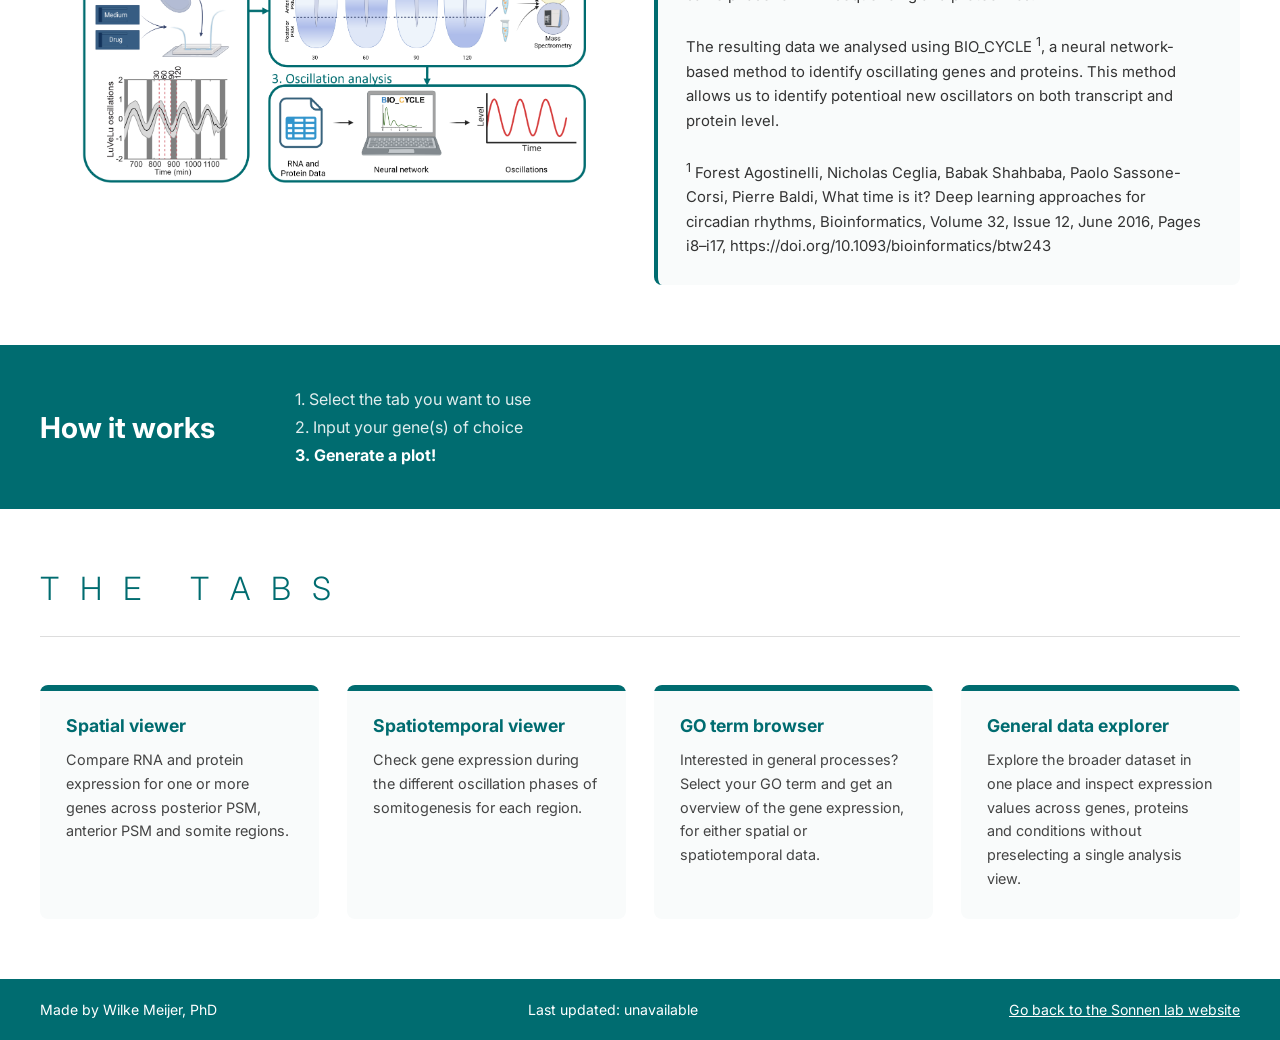
==== commit f0fff1e8: "updated methods text" ====
--- a/index.html
+++ b/index.html
@@ -45,8 +45,8 @@
   <!-- Left: No Coding Needed -->
   <div class="home-no-coding">
     <h3>No Coding Needed</h3>
-    <p class="home-panel-lead"><strong>Interactively visualize spatial and spatiotemporal gene expression patterns.</strong></p>
-    <p>We have combined RNA sequencing and proteomics data for a comprehensive study of gene and protein expression in somitogenesis.</p>
+    <p class="home-panel-lead"><strong>Interactively visualize spatial and spatiotemporal gene expression patterns in somitogenesis.</strong></p>
+    <p>Somitogenesis is a complex process in embryonic development, generally arrived through a clock and wavefront model. The wavefront is determined by gradients, while the clock is so far known as a travelling wave of gene expression through the presomitic mesoderm (PSM). To investigate the components of this process, we have combined RNA sequencing and proteomics for a comprehensive study of gene and protein expression in somitogenesis.</p>
   </div>
 
   <!-- Right: Source of This Data -->
@@ -70,24 +70,38 @@
 
     <!-- Row 1: text (left) + graphic (right) -->
     <article class="home-method-card home-method-card--text">
-      <h3>Spatial data methods</h3>
-      <p class="home-method-lead"><strong>Paste your background text for the spatial methods here.</strong></p>
-      <p>[PASTE SPATIAL METHODS DESCRIPTION HERE]</p>
+      <h3>Investigating the gradients that make up the wavefront in somitogenesis</h3>
+      
+      <p>To investigate genes and proteins that could play a role in giving positional information to cells in the PSM, we separated the PSM into 3 regions; posterior PSM (p-PSM), anterior PSM (a-PSM), and Somite regions.
+        We then pooled 8 tails per region and performed RNA sequencing and proteomics to get a comprehensive overview of gene and protein expression in these regions. With this data, we can investigate the gradients that make up the wavefront in somitogenesis. 
+        <br>
+        <br> In addition to this, we performed differential expression analysis to identify genes and proteins that are differentially expressed between these regions, which could be important for the wavefront and somitogenesis in general. 
+        Lastly, we also calculated the correlation between RNA and protein expression (Rho score) for each gene, to investigate the relationship between RNA and protein expression in these regions.
+      </p>
     </article>
 
     <figure class="home-method-card home-method-card--image" aria-label="Spatial methods graphic">
+      <figcaption class="home-method-image-title">Spatial method</figcaption>
       <img src="assets/spatial-graphic.png" alt="Spatial data methods graphic">
     </figure>
 
     <!-- Row 2: graphic (left) + text (right) -->
     <figure class="home-method-card home-method-card--image" aria-label="Spatiotemporal methods graphic">
+      <figcaption class="home-method-image-title">Spatiotemporal method</figcaption>
       <img src="assets/spatiotemporal-graphic.png" alt="Spatiotemporal methods graphic">
     </figure>
 
     <article class="home-method-card home-method-card--text">
-      <h3>Spatiotemporal data methods</h3>
-      <p class="home-method-lead"><strong>Paste your background text for the spatiotemporal methods here.</strong></p>
-      <p>[PASTE SPATIOTEMPORAL METHODS DESCRIPTION HERE]</p>
+      <h3>Investigating gene expression dynamics during different oscillation phases of somitogenesis</h3>
+            <p>To also investigate the dynamics of gene expression during different oscillation phases, we developed a spatiotemporal method using microfluidic entrainment of tails.
+              We then sent the pooled tails from the same phase for RNA sequencing and proteomics.
+              <br>
+              <br>
+              The resulting data we analysed using BIO_CYCLE <sup>1</sup>, a neural network-based method to identify oscillating genes and proteins.
+              This method allows us to identify potentioal new oscillators on both transcript and protein level. 
+              <br>
+              <br>
+              <sup>1</sup> Forest Agostinelli, Nicholas Ceglia, Babak Shahbaba, Paolo Sassone-Corsi, Pierre Baldi, What time is it? Deep learning approaches for circadian rhythms, Bioinformatics, Volume 32, Issue 12, June 2016, Pages i8–i17, https://doi.org/10.1093/bioinformatics/btw243
     </article>
 
   </div>
--- a/css/style.css
+++ b/css/style.css
@@ -957,9 +957,21 @@
 .home-method-card--image {
     background: #ffffff;
     display: flex;
-    align-items: center;
-    justify-content: center;
+    flex-direction: column;
+    align-items: stretch;
+    justify-content: flex-start;
+    gap: 8px;
     min-height: 260px;
+}
+
+.home-method-image-title {
+    margin: 0;
+    color: #006c70;
+    font-size: 1rem;
+    font-weight: 700;
+    letter-spacing: 0.05em;
+    text-transform: uppercase;
+    line-height: 1.2;
 }
 
 .home-method-card--image img {
